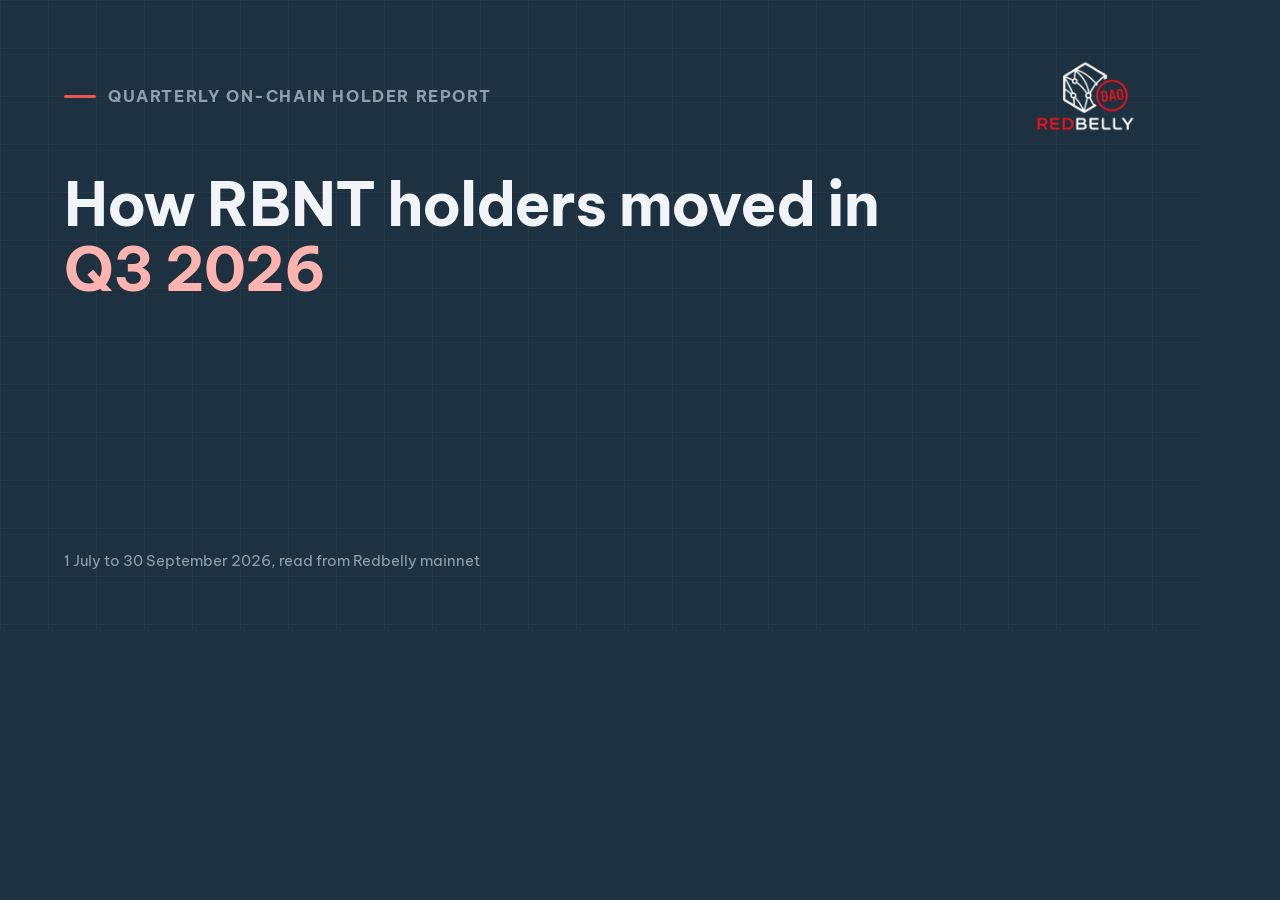
==== public/og.html @ 39e29b45 "Add animated report site, PDF edition and Vercel config Static site in the Redbelly DAO Task Board b" ====
<!doctype html>
<html lang="en">
<head>
<meta charset="utf-8">
<meta name="robots" content="noindex">
<title>RBNT Holder Report Card</title>
<link href="https://fonts.googleapis.com/css2?family=Be+Vietnam+Pro:wght@400;600;700&family=JetBrains+Mono:wght@500&display=swap" rel="stylesheet">
<style>
  :root { --brand: #EF5350; --steel: #1d3140; --ink: #f1f5f8; --ink2: #c2ced6; --muted: #8fa1ad; --edge: #263641; }
  * { box-sizing: border-box; margin: 0; }
  body { width: 1200px; height: 630px; background: var(--steel); color: var(--ink); font-family: "Be Vietnam Pro", system-ui, sans-serif; overflow: hidden; position: relative; }
  .grid { position: absolute; inset: 0; background-image: linear-gradient(rgba(143,161,173,0.07) 1px, transparent 1px), linear-gradient(90deg, rgba(143,161,173,0.07) 1px, transparent 1px); background-size: 48px 48px; }
  .inner { position: absolute; inset: 60px 64px; display: flex; flex-direction: column; }
  .top { display: flex; align-items: center; justify-content: space-between; }
  .top img { height: 72px; }
  .tag { font-size: 16px; font-weight: 700; letter-spacing: 0.1em; text-transform: uppercase; color: var(--muted); display: flex; align-items: center; gap: 12px; }
  .tag::before { content: ""; width: 32px; height: 3px; background: var(--brand); border-radius: 2px; }
  h1 { font-size: 60px; line-height: 1.08; letter-spacing: -0.02em; font-weight: 700; margin-top: 40px; max-width: 900px; }
  h1 span { color: #ffb3ae; }
  .nums { display: flex; gap: 20px; margin-top: auto; }
  .n { flex: 1; background: rgba(12,19,23,0.55); border: 1px solid var(--edge); border-radius: 8px; padding: 18px 20px; }
  .n b { display: block; font-size: 36px; font-weight: 700; }
  .n span { display: block; font-size: 16px; color: var(--ink2); margin-top: 4px; }
  .foot { display: flex; justify-content: space-between; margin-top: 18px; font-size: 15px; color: var(--muted); }
  .foot .mono { font-family: "JetBrains Mono", monospace; font-weight: 500; }
</style>
</head>
<body>
<div class="grid"></div>
<div class="inner">
  <div class="top">
    <div class="tag">Quarterly on-chain holder report</div>
    <img src="assets/img/dao-logo-on-dark-160.png" alt="Redbelly DAO">
  </div>
  <h1>How RBNT holders moved in <span id="q">Q3 2026</span></h1>
  <div class="nums" id="nums"></div>
  <div class="foot"><span>1 July to 30 September 2026, read from Redbelly mainnet</span><span class="mono" id="verified"></span></div>
</div>
<script src="data/report.js"></script>
<script>
  (function () {
    var R = window.REPORT, L = R.meta.snapshots.length - 1;
    function full(v) { return Number(v).toLocaleString("en-US"); }
    function m(v) { return (v / 1e6).toFixed(1) + "M"; }
    var items = [
      [full(R.holders.ge1[L]), "holders with 1 RBNT or more"],
      [m(R.staking.total_staked[L]) + " RBNT", "staked in Reddex pools"],
      [(R.concentration.top10[L] * 100).toFixed(1) + "%", "held by the largest 10, outside named wallets"]
    ];
    var box = document.getElementById("nums");
    items.forEach(function (it) {
      var d = document.createElement("div"); d.className = "n";
      var b = document.createElement("b"); b.textContent = it[0];
      var s = document.createElement("span"); s.textContent = it[1];
      d.appendChild(b); d.appendChild(s); box.appendChild(d);
    });
    document.getElementById("q").textContent = R.meta.quarter.label;
    document.getElementById("verified").textContent = "Last verified " + R.meta.generated_utc.slice(0, 10);
  })();
</script>
</body>
</html>
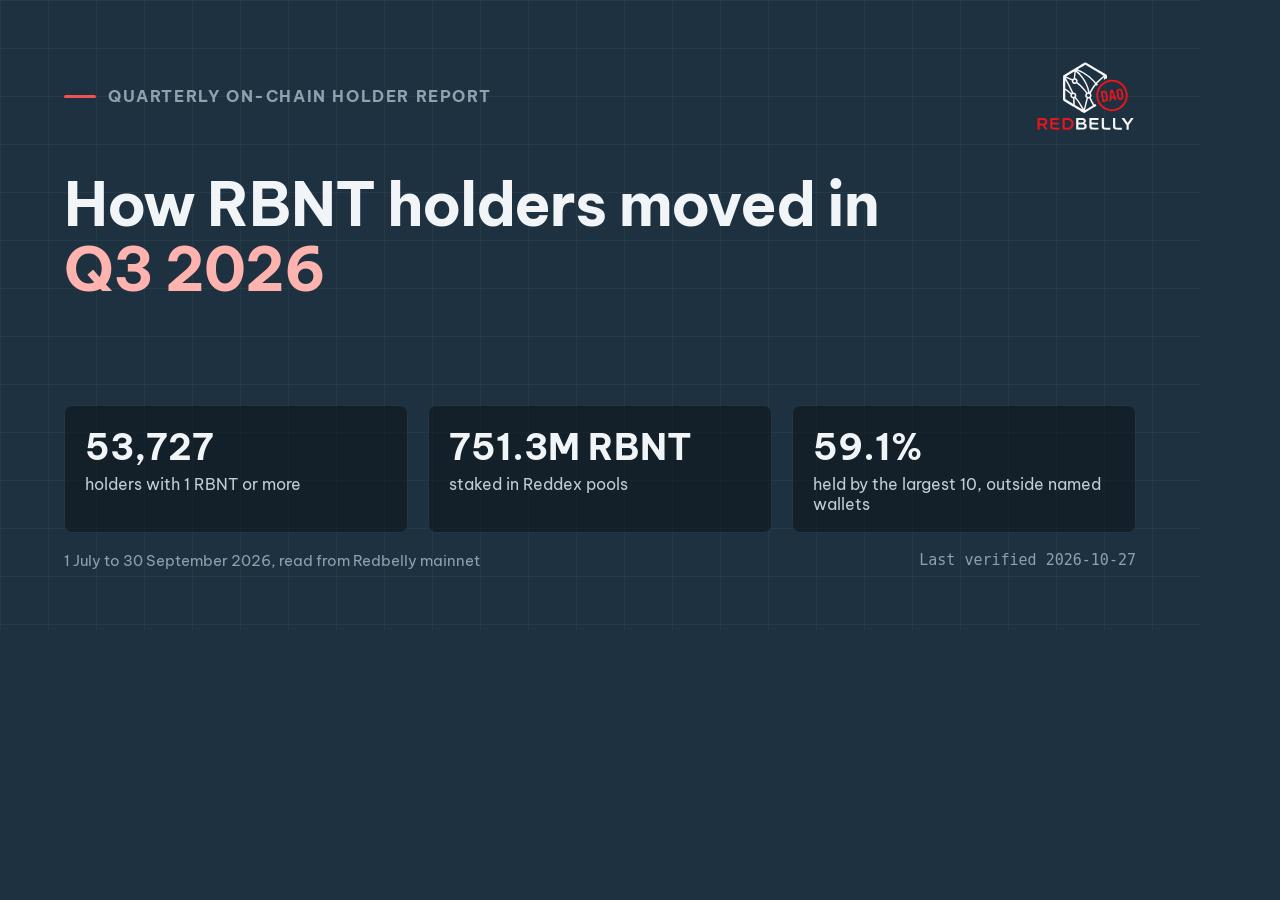
==== commit f604ee31: "Use transparent SVG logo and favicon Trace the Redbelly DAO mark and lockup from the brand kit maste" ====
--- a/public/og.html
+++ b/public/og.html
@@ -30,7 +30,7 @@
 <div class="inner">
   <div class="top">
     <div class="tag">Quarterly on-chain holder report</div>
-    <img src="assets/img/dao-logo-on-dark-160.png" alt="Redbelly DAO">
+    <img src="assets/img/dao-logo-on-dark.svg" alt="Redbelly DAO">
   </div>
   <h1>How RBNT holders moved in <span id="q">Q3 2026</span></h1>
   <div class="nums" id="nums"></div>
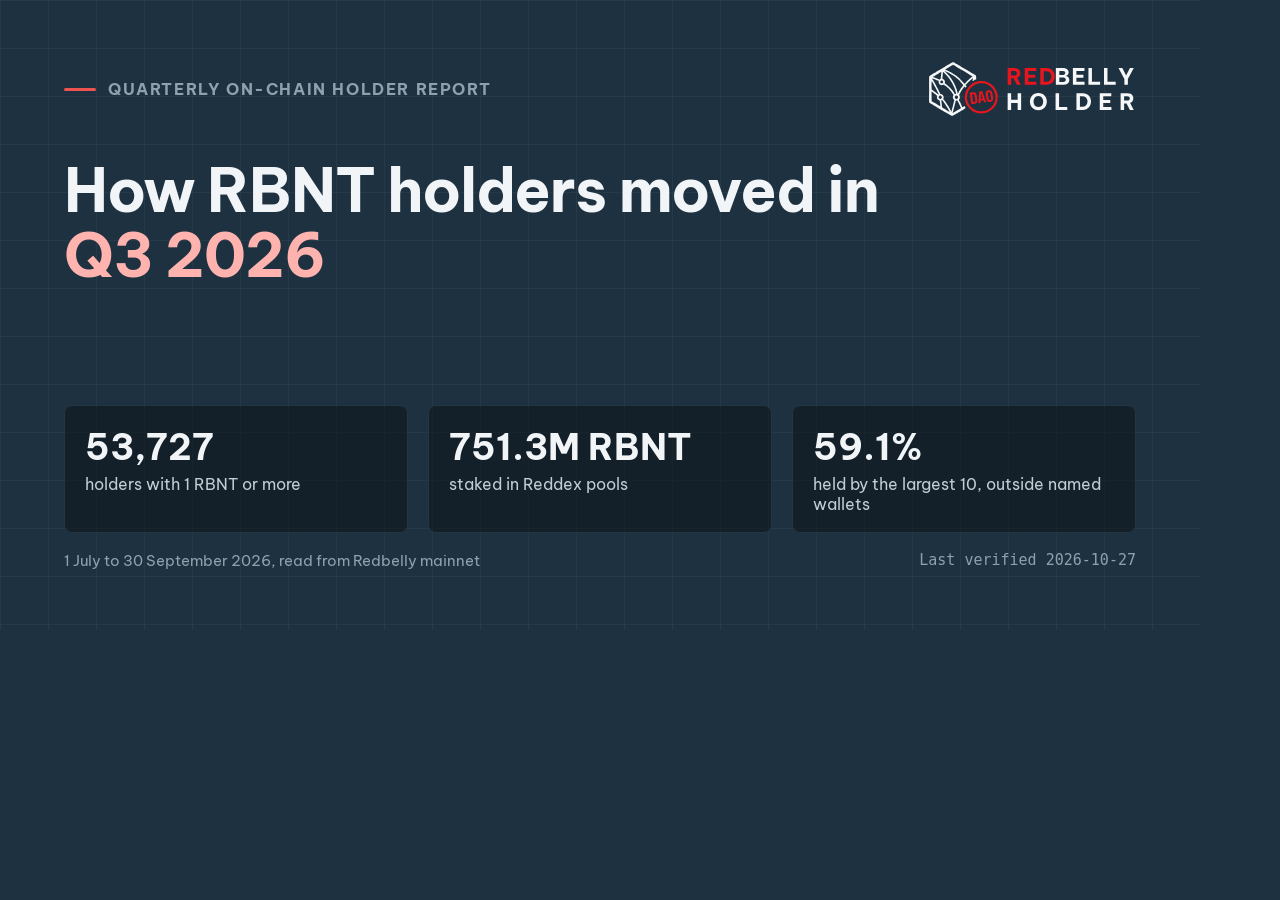
==== commit f8677b12: "Add Redbelly Holder logo, remove scroll bar, rewrite README Add a REDBELLY HOLDER SVG lockup (traced" ====
--- a/public/og.html
+++ b/public/og.html
@@ -12,7 +12,7 @@
   .grid { position: absolute; inset: 0; background-image: linear-gradient(rgba(143,161,173,0.07) 1px, transparent 1px), linear-gradient(90deg, rgba(143,161,173,0.07) 1px, transparent 1px); background-size: 48px 48px; }
   .inner { position: absolute; inset: 60px 64px; display: flex; flex-direction: column; }
   .top { display: flex; align-items: center; justify-content: space-between; }
-  .top img { height: 72px; }
+  .top img { height: 58px; }
   .tag { font-size: 16px; font-weight: 700; letter-spacing: 0.1em; text-transform: uppercase; color: var(--muted); display: flex; align-items: center; gap: 12px; }
   .tag::before { content: ""; width: 32px; height: 3px; background: var(--brand); border-radius: 2px; }
   h1 { font-size: 60px; line-height: 1.08; letter-spacing: -0.02em; font-weight: 700; margin-top: 40px; max-width: 900px; }
@@ -30,7 +30,7 @@
 <div class="inner">
   <div class="top">
     <div class="tag">Quarterly on-chain holder report</div>
-    <img src="assets/img/dao-logo-on-dark.svg" alt="Redbelly DAO">
+    <img src="assets/img/redbelly-holder-on-dark.svg" alt="Redbelly Holder">
   </div>
   <h1>How RBNT holders moved in <span id="q">Q3 2026</span></h1>
   <div class="nums" id="nums"></div>
